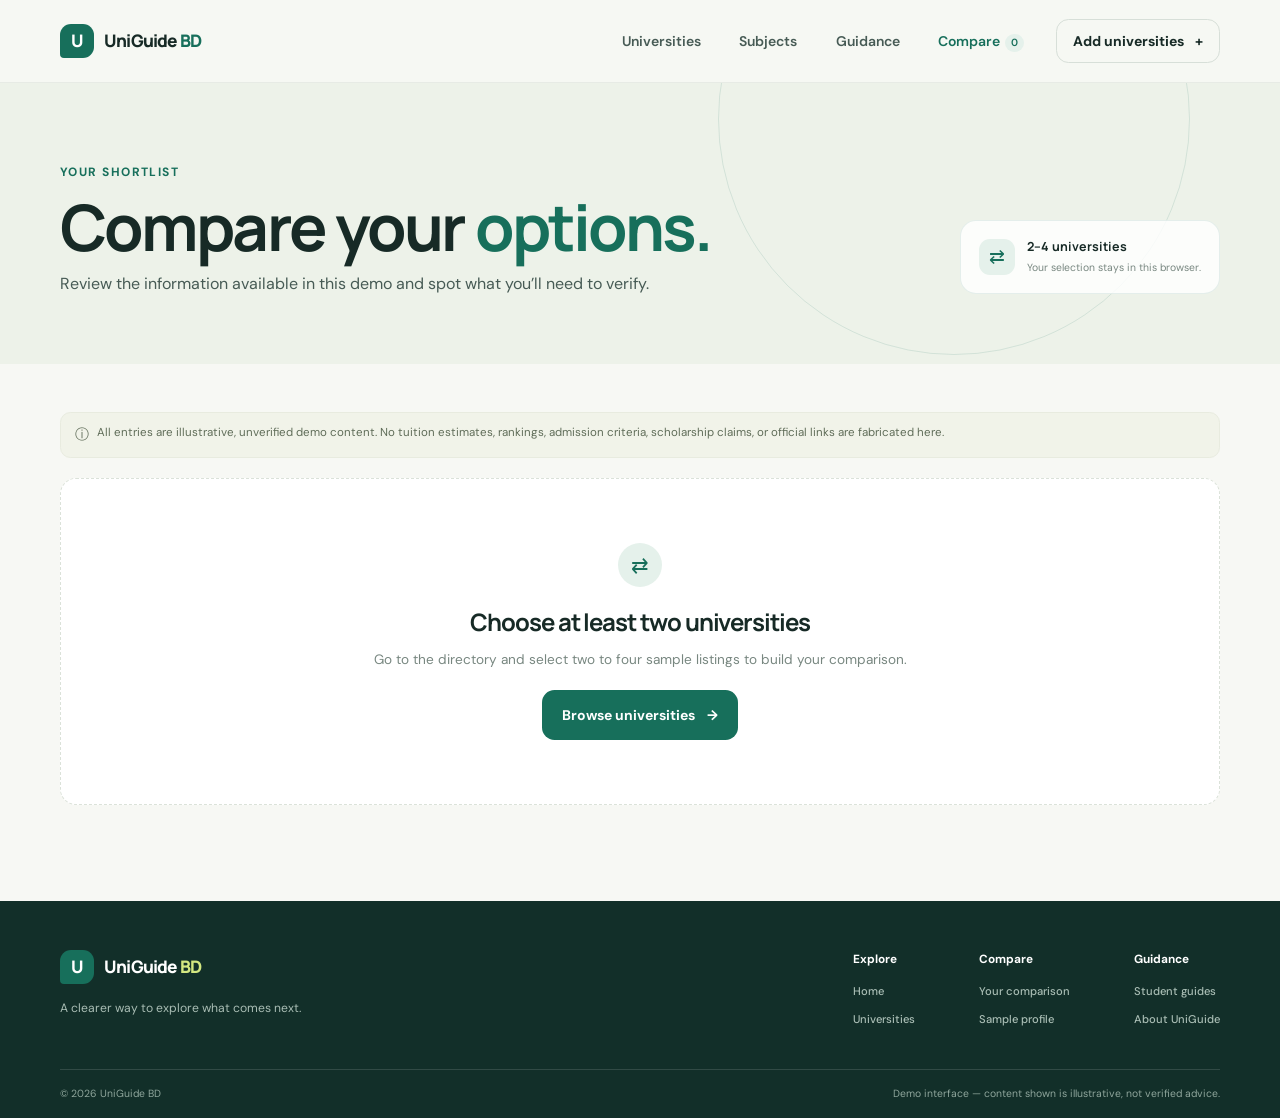
==== public/compare.html @ fe30b43d "Build UniGuide BD public frontend Co-authored-by: Copilot <223556219+Copilot@users.noreply.github.co" ====
<!doctype html>
<html lang="en">
<head>
  <meta charset="utf-8">
  <meta name="viewport" content="width=device-width, initial-scale=1">
  <meta name="description" content="Compare illustrative university listings side by side on UniGuide BD.">
  <meta name="theme-color" content="#f7f8f4">
  <title>Compare Universities | UniGuide BD</title>
  <link rel="preconnect" href="https://fonts.googleapis.com">
  <link rel="preconnect" href="https://fonts.gstatic.com" crossorigin>
  <link href="https://fonts.googleapis.com/css2?family=DM+Sans:wght@400;500;600;700&family=Manrope:wght@400;500;600;700;800&display=swap" rel="stylesheet">
  <link rel="stylesheet" href="assets/css/design-system.css">
  <link rel="stylesheet" href="assets/css/site.css">
  <script src="assets/js/shared.js" defer></script>
  <script src="assets/js/data.js" defer></script>
  <script src="assets/js/compare.js" defer></script>
</head>
<body>
  <a class="skip-link" href="#main">Skip to content</a>
  <header class="site-header">
    <div class="container header-inner">
      <a class="brand" href="index.html" aria-label="UniGuide BD home"><span class="brand-mark" aria-hidden="true">U</span><span>UniGuide<span class="brand-country"> BD</span></span></a>
      <button class="menu-toggle" type="button" aria-expanded="false" aria-controls="primary-nav"><span class="sr-only">Toggle navigation</span><span class="menu-lines" aria-hidden="true"></span></button>
      <nav class="primary-nav" id="primary-nav" aria-label="Main navigation">
        <a href="universities.html">Universities</a><a href="index.html#subjects">Subjects</a><a href="index.html#guidance">Guidance</a><a href="compare.html" aria-current="page">Compare <span class="compare-count" data-compare-count>0</span></a>
      </nav>
      <a class="button button-small button-outline header-action" href="universities.html">Add universities <span aria-hidden="true">+</span></a>
    </div>
  </header>
  <main id="main">
    <section class="page-hero compare-hero">
      <div class="container page-hero-inner"><div><span class="section-kicker">Your shortlist</span><h1>Compare your <span>options.</span></h1><p>Review the information available in this demo and spot what you’ll need to verify.</p></div><div class="page-hero-note"><span aria-hidden="true">⇄</span><span><strong>2–4 universities</strong><small>Your selection stays in this browser.</small></span></div></div>
    </section>
    <section class="section compare-section">
      <div class="container">
        <div class="demo-notice"><span aria-hidden="true">ⓘ</span><span>All entries are illustrative, unverified demo content. No tuition estimates, rankings, admission criteria, scholarship claims, or official links are fabricated here.</span></div>
        <div class="comparison-empty" id="comparison-empty" hidden><span class="empty-icon" aria-hidden="true">⇄</span><h2>Choose at least two universities</h2><p>Go to the directory and select two to four sample listings to build your comparison.</p><a class="button button-primary" href="universities.html">Browse universities <span aria-hidden="true">→</span></a></div>
        <div id="comparison-content" hidden>
          <div class="comparison-heading"><div><span class="section-kicker">Side-by-side view</span><h2 id="comparison-title">Your comparison</h2></div><button class="button button-outline" id="clear-comparison" type="button">Clear all</button></div>
          <p class="comparison-status" id="comparison-status" role="status"></p>
          <div class="comparison-scroll"><table class="comparison-table"><thead id="comparison-head"></thead><tbody id="comparison-body"></tbody></table></div>
          <p class="comparison-footnote">For accurate and current information, use official university and regulator sources. This demo does not make recommendations or eligibility decisions.</p>
        </div>
      </div>
    </section>
  </main>
  <footer class="site-footer"><div class="container footer-main"><div class="footer-brand"><a class="brand brand-light" href="index.html"><span class="brand-mark" aria-hidden="true">U</span><span>UniGuide<span class="brand-country"> BD</span></span></a><p>A clearer way to explore what comes next.</p></div><div class="footer-links"><div><strong>Explore</strong><a href="index.html">Home</a><a href="universities.html">Universities</a></div><div><strong>Compare</strong><a href="compare.html">Your comparison</a><a href="university.html?id=nsu">Sample profile</a></div><div><strong>Guidance</strong><a href="index.html#guidance">Student guides</a><a href="index.html#about">About UniGuide</a></div></div></div><div class="container footer-bottom"><span>© <span id="current-year"></span> UniGuide BD</span><span>Demo interface — content shown is illustrative, not verified advice.</span></div></footer>
</body>
</html>
---- public/assets/css/design-system.css ----
:root {
  color-scheme: light;
  --color-ink: #172a26;
  --color-ink-soft: #475b55;
  --color-muted: #788780;
  --color-paper: #f7f8f4;
  --color-surface: #ffffff;
  --color-line: #e5e9e3;
  --color-primary: #176f5b;
  --color-primary-dark: #105544;
  --color-primary-soft: #e5f1eb;
  --color-accent: #d7ed77;
  --color-peach: #f7e5d7;
  --color-lavender: #e8e5f5;
  --font-body: "DM Sans", "Segoe UI", sans-serif;
  --font-heading: "Manrope", "Segoe UI", sans-serif;
  --text-xs: 0.75rem;
  --text-sm: 0.875rem;
  --text-md: 1rem;
  --text-lg: 1.125rem;
  --space-1: 0.25rem;
  --space-2: 0.5rem;
  --space-3: 0.75rem;
  --space-4: 1rem;
  --space-5: 1.25rem;
  --space-6: 1.5rem;
  --space-8: 2rem;
  --space-10: 2.5rem;
  --space-12: 3rem;
  --space-16: 4rem;
  --space-20: 5rem;
  --radius-sm: 0.65rem;
  --radius-md: 1rem;
  --radius-lg: 1.5rem;
  --radius-xl: 2rem;
  --radius-pill: 999px;
  --shadow-card: 0 16px 45px rgba(27, 55, 45, 0.07);
  --shadow-float: 0 22px 65px rgba(25, 55, 43, 0.14);
  --content-width: 1160px;
  --breakpoint-tablet: 800px;
  --breakpoint-mobile: 560px;
}

* { box-sizing: border-box; }

html {
  scroll-behavior: smooth;
  scroll-padding-top: 6rem;
}

body {
  margin: 0;
  background: var(--color-paper);
  color: var(--color-ink);
  font-family: var(--font-body);
  font-size: var(--text-md);
  line-height: 1.6;
  -webkit-font-smoothing: antialiased;
}

button, input, select { font: inherit; }
button, a, input, select { -webkit-tap-highlight-color: transparent; }
a { color: inherit; text-decoration: none; }
button { color: inherit; }
img, svg { display: block; max-width: 100%; }
h1, h2, h3, p { margin-top: 0; }
h1, h2, h3 { font-family: var(--font-heading); letter-spacing: -0.045em; }

:focus-visible {
  outline: 3px solid #d09135;
  outline-offset: 3px;
}

::selection { background: var(--color-accent); color: var(--color-ink); }

@media (prefers-reduced-motion: reduce) {
  *, *::before, *::after {
    scroll-behavior: auto !important;
    animation-duration: 0.01ms !important;
    animation-iteration-count: 1 !important;
    transition-duration: 0.01ms !important;
  }
}
---- public/assets/css/site.css ----
.container { width: min(var(--content-width), calc(100% - 3rem)); margin: 0 auto; }
.sr-only { position: absolute; width: 1px; height: 1px; padding: 0; margin: -1px; overflow: hidden; clip: rect(0, 0, 0, 0); white-space: nowrap; border: 0; }
.skip-link { position: fixed; z-index: 20; top: 0.75rem; left: 0.75rem; padding: 0.7rem 1rem; background: var(--color-ink); color: white; border-radius: var(--radius-sm); transform: translateY(-160%); }
.skip-link:focus { transform: translateY(0); }

.site-header { position: relative; z-index: 5; border-bottom: 1px solid rgba(30, 63, 50, 0.07); background: rgba(247, 248, 244, 0.94); }
.header-inner { min-height: 82px; display: flex; align-items: center; justify-content: space-between; gap: 2rem; }
.brand { display: inline-flex; align-items: center; gap: 0.62rem; color: var(--color-ink); font-family: var(--font-heading); font-weight: 800; font-size: 1.08rem; letter-spacing: -0.045em; white-space: nowrap; }
.brand-mark { width: 34px; height: 34px; display: grid; place-items: center; background: var(--color-primary); color: white; border-radius: 11px 11px 11px 4px; font-size: 1.08rem; }
.brand-country { color: var(--color-primary); }
.primary-nav { display: flex; align-items: center; gap: clamp(1.3rem, 3vw, 2.65rem); margin-left: auto; }
.primary-nav a, .footer-links a { color: var(--color-ink-soft); font-size: var(--text-sm); font-weight: 600; transition: color 160ms ease; }
.primary-nav a:hover, .footer-links a:hover { color: var(--color-primary); }
.button { min-height: 50px; display: inline-flex; align-items: center; justify-content: center; gap: 0.7rem; border: 1px solid transparent; border-radius: 0.78rem; padding: 0.8rem 1.2rem; font-size: var(--text-sm); font-weight: 700; transition: transform 160ms ease, background 160ms ease, border-color 160ms ease; cursor: pointer; }
.button:hover { transform: translateY(-2px); }
.button-small { min-height: 42px; padding: 0.6rem 1rem; }
.button-primary { background: var(--color-primary); color: white; }
.button-primary:hover { background: var(--color-primary-dark); }
.button-outline { border-color: #d7dfd8; background: transparent; color: var(--color-ink); }
.button-outline:hover { border-color: var(--color-primary); background: white; }
.button-light { background: #f1f5eb; color: var(--color-ink); }
.button-light:hover { background: white; }
.menu-toggle { display: none; }

.hero { position: relative; overflow: hidden; padding: clamp(4.5rem, 9vw, 7.7rem) 0 5.4rem; }
.hero::before { position: absolute; top: -240px; right: 4%; width: 750px; height: 750px; border: 1px solid rgba(23, 111, 91, 0.08); border-radius: 50%; content: ""; }
.hero::after { position: absolute; top: -120px; right: 13%; width: 550px; height: 550px; border: 1px solid rgba(23, 111, 91, 0.07); border-radius: 50%; content: ""; }
.hero-orb { position: absolute; border-radius: 50%; pointer-events: none; }
.hero-orb-one { top: 14%; right: 18%; width: 13px; height: 13px; background: #d6e97a; }
.hero-orb-two { top: 66%; right: 5%; width: 8px; height: 8px; background: #ecc3a5; }
.hero-layout { position: relative; z-index: 1; display: grid; grid-template-columns: 1fr 0.9fr; align-items: center; gap: 5%; }
.hero-copy { max-width: 590px; padding: 0.7rem 0 1.8rem; }
.eyebrow, .section-kicker { color: var(--color-primary); font-size: var(--text-xs); font-weight: 700; letter-spacing: 0.12em; text-transform: uppercase; }
.eyebrow { display: inline-flex; align-items: center; gap: 0.55rem; margin-bottom: 1.45rem; }
.eyebrow-dot { width: 8px; height: 8px; border-radius: 50%; background: #bdcf54; box-shadow: 0 0 0 4px rgba(189, 207, 84, 0.2); }
.hero h1 { max-width: 660px; margin-bottom: 1.15rem; font-size: clamp(3rem, 5.2vw, 5rem); font-weight: 700; line-height: 1.04; letter-spacing: -0.075em; }
.hero h1 span { color: var(--color-primary); }
.hero-description { max-width: 510px; margin-bottom: 1.8rem; color: var(--color-ink-soft); font-size: 1.08rem; line-height: 1.75; }
.hero-actions { display: flex; flex-wrap: wrap; align-items: center; gap: 1.6rem; }
.text-link { display: inline-flex; align-items: center; gap: 0.55rem; color: var(--color-primary); font-size: var(--text-sm); font-weight: 700; }
.text-link span, .button span { transition: transform 160ms ease; }
.text-link:hover span, .button:hover span { transform: translateX(3px); }
.hero-note { display: flex; align-items: center; gap: 0.75rem; margin-top: 2.55rem; color: var(--color-muted); font-size: var(--text-xs); font-weight: 600; }
.avatar-stack { display: flex; padding-left: 4px; }
.avatar-stack i { width: 26px; height: 26px; display: grid; place-items: center; margin-left: -4px; border: 2px solid var(--color-paper); border-radius: 50%; background: var(--color-primary-soft); color: var(--color-primary); font-size: 0.63rem; font-style: normal; font-weight: 700; }
.avatar-stack i:nth-child(2) { background: var(--color-peach); }
.avatar-stack i:nth-child(3) { background: var(--color-accent); }

.hero-visual { position: relative; min-height: 430px; display: grid; place-items: center; }
.visual-card { position: absolute; border: 1px solid rgba(30, 63, 50, 0.08); border-radius: var(--radius-lg); background: white; box-shadow: var(--shadow-float); }
.visual-card-back { z-index: 0; top: 9%; right: 0; width: 76%; padding: 1.4rem 1.4rem 1.3rem; transform: rotate(4deg); background: #eef4ed; box-shadow: 0 18px 55px rgba(25, 55, 43, 0.08); }
.visual-label { color: var(--color-muted); font-size: 0.68rem; font-weight: 700; letter-spacing: 0.1em; text-transform: uppercase; }
.journey-step { display: flex; align-items: center; gap: 0.7rem; margin-top: 1.05rem; color: #64746d; font-size: 0.72rem; font-weight: 600; }
.step-number { color: #96a39d; font-family: var(--font-heading); font-size: 0.62rem; }
.step-check { margin-left: auto; color: var(--color-primary); }
.journey-step-current { color: var(--color-ink); }
.step-arrow { margin-left: auto; color: var(--color-primary); }
.visual-card-front { z-index: 1; top: 23%; left: 2%; width: 76%; overflow: hidden; transform: rotate(-3deg); }
.visual-topline { display: flex; align-items: center; justify-content: space-between; padding: 1.1rem 1.25rem 0; }
.sparkle { color: #829b30; font-size: 1.2rem; }
.campus-art { position: relative; height: 184px; overflow: hidden; margin: 0.8rem 1rem 0; border-radius: 1rem; background: #edf4e9; }
.sun { position: absolute; top: 22px; right: 37px; width: 40px; height: 40px; border-radius: 50%; background: #dce987; }
.cloud { position: absolute; z-index: 1; width: 37px; height: 10px; border-radius: 10px; background: #fff; opacity: 0.84; }
.cloud::before, .cloud::after { position: absolute; bottom: 3px; border-radius: 50%; background: inherit; content: ""; }
.cloud::before { left: 8px; width: 17px; height: 17px; }
.cloud::after { left: 20px; width: 13px; height: 13px; }
.cloud-one { top: 49px; left: 38px; }.cloud-two { top: 77px; right: 93px; transform: scale(.7); }
.building { position: absolute; z-index: 2; bottom: 23px; left: 50%; width: 165px; transform: translateX(-50%); }
.building-roof { width: 0; height: 0; margin: 0 auto; border-right: 92px solid transparent; border-bottom: 26px solid #276d59; border-left: 92px solid transparent; }
.building-main { display: grid; grid-template-columns: repeat(3, 1fr); gap: 9px; padding: 12px 17px 0; height: 77px; background: #d9e8d2; border-bottom: 8px solid #b6d2b0; }
.building-main i { width: 18px; height: 25px; border-radius: 10px 10px 2px 2px; background: #84ad99; }
.tree { position: absolute; z-index: 3; bottom: 30px; width: 27px; height: 54px; border-radius: 18px 18px 5px 5px; background: #62916f; }
.tree::after { position: absolute; bottom: -7px; left: -4px; width: 35px; height: 10px; border-radius: 50%; background: #8db18b; content: ""; }
.tree-one { left: 32px; transform: scale(.83); }.tree-two { right: 30px; transform: scale(1.05); }
.ground { position: absolute; right: -5%; bottom: -12px; left: -5%; height: 45px; border-radius: 50%; background: #cfe2c9; }
.visual-caption { display: flex; align-items: center; gap: 0.75rem; padding: 0.9rem 1.25rem 1.05rem; }
.caption-icon { width: 33px; height: 33px; display: grid; place-items: center; border-radius: 10px; background: #f0f3e5; color: var(--color-primary); font-size: 1.1rem; }
.visual-caption strong, .visual-caption small { display: block; }
.visual-caption strong { font-family: var(--font-heading); font-size: 0.72rem; }
.visual-caption small { margin-top: 0.12rem; color: var(--color-muted); font-size: 0.62rem; }
.floating-note { position: absolute; z-index: 2; right: 1%; bottom: 12%; padding: 0.8rem 1rem; border: 1px solid #edf0e9; border-radius: 0.8rem; background: white; box-shadow: var(--shadow-card); font-size: 0.7rem; font-weight: 700; transform: rotate(2deg); }
.floating-note span { margin-right: 0.25rem; color: #9ab13c; }

.search-section { position: relative; z-index: 2; margin-top: -1.5rem; }
.search-panel { padding: 1.7rem 1.8rem 1.15rem; border: 1px solid rgba(27, 63, 48, 0.08); border-radius: var(--radius-lg); background: white; box-shadow: var(--shadow-card); }
.search-heading { display: flex; align-items: flex-start; justify-content: space-between; gap: 1rem; margin-bottom: 1.2rem; }
.search-heading h2 { margin: 0.25rem 0 0; font-size: 1.35rem; letter-spacing: -0.05em; }
.demo-badge { padding: 0.38rem 0.7rem; border-radius: var(--radius-pill); background: #f1f3eb; color: #69775f; font-size: 0.65rem; font-weight: 700; }
.search-fields { display: grid; grid-template-columns: 1.2fr 1fr auto; align-items: stretch; gap: 0.75rem; }
.search-field { display: flex; align-items: center; gap: 0.8rem; min-width: 0; padding: 0.72rem 0.9rem; border: 1px solid var(--color-line); border-radius: 0.75rem; }
.search-field:focus-within { border-color: var(--color-primary); box-shadow: 0 0 0 3px rgba(23, 111, 91, 0.1); }
.field-icon { color: var(--color-primary); font-size: 1.35rem; line-height: 1; }
.field-content { display: grid; min-width: 0; flex: 1; }
.field-label { color: var(--color-muted); font-size: 0.64rem; font-weight: 700; }
.field-content input, .field-content select { width: 100%; min-width: 0; padding: 0.1rem 0 0; border: 0; outline: 0; background: transparent; color: var(--color-ink); font-size: 0.8rem; font-weight: 600; }
.field-content input::placeholder { color: #a4aea7; font-weight: 500; }
.search-submit { min-width: 145px; }
.search-helper { margin: 0.8rem 0 0; color: var(--color-muted); font-size: 0.7rem; }

.section { padding: 6rem 0; }
.section-heading { display: flex; align-items: end; justify-content: space-between; gap: 2rem; margin-bottom: 1.8rem; }
.section-heading h2, .trust-section h2 { margin: 0.35rem 0 0.45rem; font-size: clamp(2rem, 3.2vw, 2.8rem); line-height: 1.15; }
.section-heading p { margin: 0; color: var(--color-muted); font-size: var(--text-sm); }
.section-heading > .text-link { margin-bottom: 0.35rem; }
.demo-notice { display: flex; align-items: flex-start; gap: 0.55rem; margin: 0 0 1.25rem; padding: 0.7rem 0.85rem; border: 1px solid #e8ebdf; border-radius: var(--radius-sm); background: #f1f3e9; color: #606d59; font-size: 0.72rem; }
.demo-notice > span:first-child { font-size: 0.85rem; }
.university-grid { display: grid; grid-template-columns: repeat(3, minmax(0, 1fr)); gap: 1.1rem; }
.university-card { overflow: hidden; border: 1px solid #e8ece6; border-radius: var(--radius-md); background: white; transition: transform 180ms ease, box-shadow 180ms ease; }
.university-card:hover { transform: translateY(-4px); box-shadow: var(--shadow-card); }
.card-art { position: relative; height: 150px; overflow: hidden; background: #e8f0e7; }
.card-art::before, .card-art::after { position: absolute; border-radius: 50%; content: ""; }
.card-art::before { top: -44px; right: 22px; width: 160px; height: 160px; border: 1px solid rgba(23, 111, 91, 0.15); }
.card-art::after { top: -21px; right: 48px; width: 110px; height: 110px; border: 1px solid rgba(23, 111, 91, 0.12); }
.card-art-artifact { position: absolute; right: 19%; bottom: 0; width: 110px; height: 86px; background: #9dbca5; clip-path: polygon(50% 0, 100% 22%, 100% 100%, 0 100%, 0 22%); }
.card-art-artifact::after { position: absolute; inset: 28px 16px 0; background: repeating-linear-gradient(90deg, #6e9a80 0 10px, #cce0ca 10px 21px); content: ""; }
.card-art-2 { background: #f5eadd; }.card-art-2 .card-art-artifact { background: #d5ab88; }.card-art-2 .card-art-artifact::after { background: repeating-linear-gradient(90deg, #b78567 0 10px, #f1d6bd 10px 21px); }
.card-art-3 { background: #e9e7f2; }.card-art-3 .card-art-artifact { background: #a9a5c5; }.card-art-3 .card-art-artifact::after { background: repeating-linear-gradient(90deg, #817da9 0 10px, #d6d3e8 10px 21px); }
.card-monogram { position: absolute; z-index: 1; top: 16px; left: 17px; width: 39px; height: 39px; display: grid; place-items: center; border: 1px solid rgba(255,255,255,.7); border-radius: 13px; background: rgba(255,255,255,.8); color: var(--color-primary); font-family: var(--font-heading); font-size: 0.95rem; font-weight: 800; }
.card-demo-label { position: absolute; right: 12px; bottom: 11px; z-index: 1; padding: 0.3rem 0.55rem; border-radius: var(--radius-pill); background: rgba(255,255,255,.88); color: #6b756e; font-size: 0.57rem; font-weight: 700; }
.card-body { padding: 1.1rem 1.15rem 1.2rem; }
.card-meta { display: flex; align-items: center; justify-content: space-between; gap: 0.5rem; margin-bottom: 0.55rem; color: var(--color-muted); font-size: 0.68rem; }
.card-location { display: inline-flex; align-items: center; gap: 0.3rem; }
.card-location::before { color: var(--color-primary); content: "⌖"; }
.card-tag { padding: 0.24rem 0.48rem; border-radius: var(--radius-pill); background: var(--color-primary-soft); color: var(--color-primary); font-size: 0.59rem; font-weight: 700; }
.card-body h3 { margin: 0 0 0.5rem; font-size: 1.08rem; letter-spacing: -0.04em; }
.card-body p { min-height: 2.5em; margin: 0; color: var(--color-muted); font-size: 0.77rem; }
.card-footer { display: flex; align-items: center; justify-content: space-between; margin-top: 1rem; padding-top: 0.85rem; border-top: 1px solid #edf0eb; }
.card-footer span { color: #859087; font-size: 0.66rem; }
.card-footer a { display: inline-flex; align-items: center; gap: 0.4rem; color: var(--color-primary); font-size: 0.71rem; font-weight: 700; }
.card-footer a:hover { text-decoration: underline; }
.empty-state { padding: 3rem 1rem; text-align: center; }
.empty-icon { width: 44px; height: 44px; display: grid; place-items: center; margin: 0 auto 1rem; border-radius: 50%; background: var(--color-primary-soft); color: var(--color-primary); font-size: 1.3rem; }
.empty-state h3 { margin-bottom: 0.4rem; font-size: 1.2rem; }
.empty-state p { margin-bottom: 1rem; color: var(--color-muted); font-size: var(--text-sm); }

.subjects-section { padding-top: 0.7rem; }
.subject-grid { display: grid; grid-template-columns: repeat(4, minmax(0, 1fr)); gap: 0.9rem; }
.subject-card { position: relative; min-height: 170px; display: flex; flex-direction: column; align-items: flex-start; justify-content: space-between; padding: 1.2rem; border: 1px solid rgba(31, 65, 50, 0.06); border-radius: var(--radius-md); transition: transform 180ms ease, box-shadow 180ms ease; }
.subject-card:hover { transform: translateY(-4px); box-shadow: var(--shadow-card); }
.subject-mint { background: #e5f0e8; }.subject-peach { background: #f7e9dc; }.subject-lavender { background: #eae8f3; }.subject-yellow { background: #f1f0dc; }
.subject-icon { width: 38px; height: 38px; display: grid; place-items: center; border: 1px solid rgba(23, 42, 38, .1); border-radius: 12px; color: var(--color-primary); font-size: 1.05rem; font-weight: 700; }
.subject-card strong, .subject-card small { display: block; }
.subject-card strong { font-family: var(--font-heading); font-size: 0.88rem; letter-spacing: -0.03em; }
.subject-card small { margin-top: 0.2rem; color: var(--color-muted); font-size: 0.68rem; }
.subject-arrow { position: absolute; align-self: flex-end; color: var(--color-primary); opacity: 0; transform: translateX(-5px); transition: all 160ms ease; }
.subject-card:hover .subject-arrow { opacity: 1; transform: translateX(0); }

.guidance-section { padding: 5.5rem 0; background: #153e35; color: white; }
.guidance-layout { display: grid; grid-template-columns: 0.85fr 1fr; gap: 10%; align-items: center; }
.guidance-copy .section-kicker { color: #d3e781; }
.guidance-copy h2 { max-width: 440px; margin: 0.65rem 0 1rem; font-size: clamp(2rem, 3.4vw, 3.05rem); line-height: 1.15; }
.guidance-copy p { max-width: 430px; margin-bottom: 1.5rem; color: #c4d2cc; font-size: var(--text-sm); line-height: 1.8; }
.guidance-points { border-top: 1px solid rgba(255,255,255,.16); }
.guidance-point { display: grid; grid-template-columns: 38px 1fr 25px; align-items: start; gap: 0.85rem; padding: 1.15rem 0; border-bottom: 1px solid rgba(255,255,255,.16); }
.point-number { padding-top: 0.13rem; color: #d3e781; font-family: var(--font-heading); font-size: 0.68rem; font-weight: 700; }
.guidance-point h3 { margin: 0 0 0.25rem; font-size: 0.91rem; letter-spacing: -0.02em; }
.guidance-point p { margin: 0; color: #b7c9c1; font-size: 0.74rem; }
.point-symbol { color: #d3e781; text-align: right; }

.trust-section { padding: 5.6rem 0; background: #f0f2eb; }
.trust-layout { display: grid; grid-template-columns: 1fr 0.8fr; align-items: center; gap: 10%; }
.trust-section h2 { margin-top: 0.6rem; font-size: clamp(2.1rem, 4vw, 3.35rem); }
.trust-section h2 span { color: var(--color-primary); }
.trust-copy p { color: var(--color-ink-soft); font-size: 0.94rem; line-height: 1.8; }
.trust-tags { display: flex; flex-wrap: wrap; gap: 0.5rem; }
.trust-tags span { padding: 0.42rem 0.7rem; border: 1px solid #dce3d8; border-radius: var(--radius-pill); color: #4b6257; font-size: 0.65rem; font-weight: 700; }
.closing-cta { padding: 4rem 0; }
.closing-inner { display: flex; align-items: center; justify-content: space-between; gap: 2rem; padding: 2.2rem 2.5rem; border: 1px solid #e7eae3; border-radius: var(--radius-lg); background: white; }
.closing-inner h2 { max-width: 600px; margin: 0.35rem 0 0; font-size: clamp(1.6rem, 3vw, 2.35rem); line-height: 1.2; }

.site-footer { padding: 3.1rem 0 1rem; background: #122f29; color: white; }
.footer-main { display: flex; justify-content: space-between; gap: 3rem; padding-bottom: 2.5rem; }
.brand-light { color: white; }.brand-light .brand-country { color: #d3e781; }
.footer-brand p { margin: 0.9rem 0 0; color: #a9bdb4; font-size: 0.76rem; }
.footer-links { display: flex; gap: clamp(2rem, 5vw, 5.5rem); }
.footer-links > div { display: grid; align-content: start; gap: 0.65rem; }
.footer-links strong { margin-bottom: 0.18rem; font-size: 0.74rem; }
.footer-links a { color: #a9bdb4; font-size: 0.7rem; font-weight: 500; }
.footer-bottom { display: flex; justify-content: space-between; gap: 1rem; padding-top: 1rem; border-top: 1px solid rgba(255,255,255,.13); color: #8fa69c; font-size: 0.65rem; }

@media (max-width: 900px) {
  .hero-layout { grid-template-columns: 1.05fr 0.85fr; gap: 1%; }
  .hero-visual { min-height: 380px; }
  .hero h1 { font-size: clamp(2.8rem, 6vw, 4rem); }
  .university-grid { grid-template-columns: repeat(2, minmax(0, 1fr)); }
  .university-card:last-child { display: none; }
  .subject-grid { grid-template-columns: repeat(2, minmax(0, 1fr)); }
  .subject-card { min-height: 150px; }
  .guidance-layout, .trust-layout { gap: 6%; }
}
@media (max-width: 700px) {
  .container { width: min(100% - 2rem, var(--content-width)); }
  .header-inner { min-height: 70px; gap: 0.8rem; }
  .menu-toggle { width: 42px; height: 42px; display: grid; place-items: center; order: 3; border: 1px solid var(--color-line); border-radius: 12px; background: white; }
  .menu-lines, .menu-lines::before, .menu-lines::after { width: 17px; height: 2px; display: block; border-radius: 2px; background: var(--color-ink); }
  .menu-lines { position: relative; }.menu-lines::before, .menu-lines::after { position: absolute; left: 0; content: ""; }.menu-lines::before { top: -5px; }.menu-lines::after { top: 5px; }
  .primary-nav { position: absolute; top: calc(100% - 1px); right: 0; left: 0; display: none; padding: 0.7rem 1rem 1rem; border-bottom: 1px solid var(--color-line); background: var(--color-paper); }
  .primary-nav.is-open { display: grid; gap: 0; }
  .primary-nav a { padding: 0.75rem 0; }
  .header-action { margin-left: auto; }
  .hero { padding: 4rem 0 3.7rem; }
  .hero-layout { grid-template-columns: 1fr; }
  .hero-copy { padding: 0; }
  .hero h1 { max-width: 560px; font-size: clamp(2.8rem, 11vw, 4.1rem); }
  .hero-description { font-size: 0.98rem; }
  .hero-note { margin-top: 1.7rem; }
  .hero-visual { min-height: 350px; max-width: 480px; width: 100%; margin: 0 auto; }
  .visual-card-front { left: 3%; width: 77%; }
  .visual-card-back { right: 2%; }
  .floating-note { right: 0; bottom: 8%; }
  .search-section { margin-top: 0; }
  .search-panel { padding: 1.25rem; }
  .search-fields { grid-template-columns: 1fr; }
  .search-submit { min-height: 48px; }
  .section { padding: 4.5rem 0; }
  .section-heading { align-items: flex-start; flex-direction: column; gap: 0.8rem; margin-bottom: 1.25rem; }
  .section-heading > .text-link { margin: 0; }
  .university-card:last-child { display: block; }
  .guidance-section { padding: 4rem 0; }
  .guidance-layout, .trust-layout { grid-template-columns: 1fr; gap: 2.2rem; }
  .trust-section { padding: 4rem 0; }
  .closing-inner { align-items: flex-start; flex-direction: column; padding: 1.5rem; }
  .footer-main { flex-direction: column; gap: 2rem; }
  .footer-links { justify-content: space-between; gap: 1.3rem; }
}
@media (max-width: 480px) {
  .header-action { min-height: 38px; padding: 0.5rem 0.7rem; font-size: 0.7rem; }
  .brand { gap: 0.45rem; font-size: 0.95rem; }
  .brand-mark { width: 30px; height: 30px; }
  .hero-actions { gap: 1rem; }
  .hero-actions .button { width: 100%; }
  .hero-actions .text-link { margin: 0 auto; }
  .hero-visual { min-height: 310px; }
  .visual-card-back { top: 7%; width: 79%; padding: 1.1rem; }
  .visual-card-front { top: 22%; width: 84%; }
  .campus-art { height: 150px; }
  .building { transform: translateX(-50%) scale(.8); transform-origin: bottom; }
  .floating-note { right: -1%; bottom: 5%; font-size: 0.62rem; }
  .search-heading { align-items: flex-start; flex-direction: column; gap: 0.55rem; }
  .university-grid, .subject-grid { grid-template-columns: 1fr; }
  .card-art { height: 135px; }
  .subject-card { min-height: 135px; }
  .footer-links { display: grid; grid-template-columns: 1fr 1fr; gap: 1.4rem; }
  .footer-links > div:last-child { grid-column: 1 / -1; }
  .footer-bottom { flex-direction: column; }
}

.compare-count { min-width: 1.15rem; display: inline-grid; place-items: center; margin-left: 0.15rem; padding: 0.05rem 0.25rem; border-radius: var(--radius-pill); background: var(--color-primary-soft); color: var(--color-primary); font-size: 0.65rem; }
.primary-nav a[aria-current="page"] { color: var(--color-primary); }
.page-hero { position: relative; overflow: hidden; padding: 4.7rem 0 4.2rem; background: #edf2e9; }
.page-hero::after { position: absolute; top: -200px; right: 7%; width: 470px; height: 470px; border: 1px solid rgba(23, 111, 91, 0.12); border-radius: 50%; content: ""; }
.page-hero-inner { position: relative; z-index: 1; display: flex; align-items: end; justify-content: space-between; gap: 2rem; }
.page-hero h1 { margin: 0.5rem 0 0.65rem; font-size: clamp(2.7rem, 5vw, 4.25rem); line-height: 1.08; }
.page-hero h1 span { color: var(--color-primary); }
.page-hero p { max-width: 590px; margin: 0; color: var(--color-ink-soft); font-size: 1rem; }
.page-hero-note { display: flex; align-items: center; gap: 0.8rem; min-width: 260px; margin-bottom: 0.2rem; padding: 1rem 1.1rem; border: 1px solid rgba(23, 111, 91, 0.1); border-radius: var(--radius-md); background: rgba(255,255,255,.82); }
.page-hero-note > span:first-child { width: 36px; height: 36px; display: grid; place-items: center; border-radius: 11px; background: var(--color-primary-soft); color: var(--color-primary); font-size: 1.2rem; }
.page-hero-note strong, .page-hero-note small { display: block; }
.page-hero-note strong { font-family: var(--font-heading); font-size: 0.78rem; }
.page-hero-note small { margin-top: 0.18rem; color: var(--color-muted); font-size: 0.65rem; }
.directory-section, .compare-section { padding-top: 3rem; }
.directory-filters { display: grid; grid-template-columns: 1.4fr 0.8fr 1fr 0.75fr; gap: 0.7rem; margin: 1.5rem 0 1.2rem; padding: 1rem; border: 1px solid var(--color-line); border-radius: var(--radius-md); background: white; }
.directory-filters label { display: grid; align-content: center; gap: 0.2rem; min-width: 0; padding: 0.35rem 0.7rem; border-right: 1px solid var(--color-line); }
.directory-filters label:last-child { border-right: 0; }
.directory-filters input, .directory-filters select { width: 100%; min-width: 0; padding: 0; border: 0; outline: 0; background: transparent; color: var(--color-ink); font-size: 0.82rem; }
.directory-filters input::placeholder { color: #a4aea7; }
.directory-toolbar { display: flex; align-items: center; justify-content: space-between; gap: 1rem; margin-bottom: 1rem; }
.directory-toolbar p { margin: 0; color: var(--color-muted); font-size: 0.78rem; }
.directory-view { display: flex; gap: 0.25rem; padding: 0.22rem; border: 1px solid var(--color-line); border-radius: 0.65rem; background: white; }
.view-button { border: 0; border-radius: 0.45rem; padding: 0.35rem 0.65rem; background: transparent; color: var(--color-muted); font-size: 0.7rem; font-weight: 700; cursor: pointer; }
.view-button.is-active { background: var(--color-primary-soft); color: var(--color-primary); }
.directory-grid { grid-template-columns: repeat(3, minmax(0, 1fr)); }
.directory-grid.is-list { grid-template-columns: 1fr; }
.directory-grid.is-list .directory-card { display: grid; grid-template-columns: 190px 1fr; }
.directory-grid.is-list .card-art { height: 100%; min-height: 170px; }
.directory-grid.is-list .card-body { display: flex; flex-direction: column; justify-content: center; }
.directory-card .card-body h2 { margin: 0 0 0.5rem; font-size: 1.08rem; letter-spacing: -0.04em; }
.directory-card .card-body p { min-height: 0; }
.directory-card-actions { display: flex; align-items: center; justify-content: space-between; gap: 0.8rem; margin-top: 1.1rem; padding-top: 0.85rem; border-top: 1px solid #edf0eb; }
.directory-card-actions .text-link { font-size: 0.72rem; }
.compare-checkbox { display: inline-flex; align-items: center; gap: 0.4rem; color: var(--color-ink-soft); font-size: 0.7rem; font-weight: 700; cursor: pointer; }
.compare-checkbox input { width: 16px; height: 16px; accent-color: var(--color-primary); }
.compare-bar { position: sticky; z-index: 3; bottom: 1rem; display: flex; align-items: center; justify-content: space-between; gap: 1rem; margin-top: 1.5rem; padding: 0.8rem 1rem; border: 1px solid rgba(23, 111, 91, .15); border-radius: var(--radius-md); background: rgba(255,255,255,.96); box-shadow: var(--shadow-card); }
.compare-bar strong, .compare-bar small { display: block; }
.compare-bar strong { font-family: var(--font-heading); font-size: 0.8rem; }
.compare-bar small { margin-top: 0.1rem; color: var(--color-muted); font-size: 0.66rem; }
.is-disabled { opacity: 0.55; }
.compare-bar .is-disabled { cursor: not-allowed; }
.profile-cover { padding: 1.4rem 0 0; background: #edf2e9; }
.back-link { color: var(--color-primary); font-size: 0.78rem; font-weight: 700; }
.profile-cover-art { position: relative; height: 250px; overflow: hidden; margin-top: 1rem; border-radius: var(--radius-lg) var(--radius-lg) 0 0; background: linear-gradient(135deg, #dcebdd, #e9e9d8); }
.profile-cover-art::before, .profile-cover-art::after { position: absolute; right: 12%; bottom: -155px; width: 450px; height: 450px; border: 1px solid rgba(23, 111, 91, .13); border-radius: 50%; content: ""; }
.profile-cover-art::after { right: 18%; bottom: -110px; width: 340px; height: 340px; }
.profile-building { position: absolute; bottom: 0; left: 50%; width: min(440px, 60%); height: 150px; transform: translateX(-50%); background: linear-gradient(90deg, transparent 0 5%, #7fa68c 5% 95%, transparent 95%); clip-path: polygon(50% 0, 100% 23%, 96% 28%, 96% 100%, 4% 100%, 4% 28%, 0 23%); }
.profile-building::after { position: absolute; inset: 45px 12% 0; background: repeating-linear-gradient(90deg, #5c8c72 0 22px, #d9e8d2 22px 44px); content: ""; }
.profile-monogram { position: absolute; z-index: 2; top: 1.2rem; left: 1.2rem; width: 48px; height: 48px; display: grid; place-items: center; border: 1px solid rgba(255,255,255,.8); border-radius: 14px; background: rgba(255,255,255,.85); color: var(--color-primary); font-family: var(--font-heading); font-size: 1.1rem; font-weight: 800; }
.profile-heading-section { padding: 1.7rem 0 1.8rem; background: white; }
.profile-heading { display: flex; align-items: center; justify-content: space-between; gap: 2rem; }
.profile-tags { display: flex; flex-wrap: wrap; gap: 0.45rem; }
.profile-heading h1 { margin: 0.6rem 0 0.2rem; font-size: clamp(2rem, 4vw, 3rem); line-height: 1.15; }
.profile-location { margin: 0; color: var(--color-muted); font-size: 0.83rem; }
.verification-badge { padding: 0.38rem 0.7rem; border-radius: var(--radius-pill); background: #fff0e6; color: #865631; font-size: 0.65rem; font-weight: 700; }
.profile-content { padding-top: 2.8rem; }
.profile-layout { display: grid; grid-template-columns: minmax(0, 1.65fr) minmax(250px, 0.8fr); align-items: start; gap: 1.2rem; }
.profile-main, .profile-sidebar { display: grid; gap: 1rem; }
.profile-panel { padding: 1.5rem; border: 1px solid var(--color-line); border-radius: var(--radius-md); background: white; }
.profile-panel h2 { margin: 0.35rem 0 0.6rem; font-size: 1.35rem; letter-spacing: -0.045em; }
.profile-panel p { margin: 0; color: var(--color-ink-soft); font-size: 0.82rem; line-height: 1.75; }
.panel-heading { display: flex; align-items: center; justify-content: space-between; gap: 1rem; margin-bottom: 1rem; }
.panel-heading h2 { margin-bottom: 0; }
.topic-list { display: flex; flex-wrap: wrap; gap: 0.55rem; margin: 1rem 0 0; padding: 0; list-style: none; }
.topic-list li { padding: 0.5rem 0.75rem; border: 1px solid var(--color-line); border-radius: var(--radius-pill); color: var(--color-ink-soft); font-size: 0.72rem; }
.detail-grid { display: grid; grid-template-columns: repeat(2, minmax(0, 1fr)); gap: 0.65rem; }
.detail-grid > div { display: grid; gap: 0.3rem; padding: 0.8rem; border-radius: 0.7rem; background: #f5f7f2; }
.detail-grid span { color: var(--color-muted); font-size: 0.65rem; }
.detail-grid strong { font-size: 0.73rem; }
.contact-panel .button-muted { margin-top: 1rem; }
.button-muted { min-height: 40px; padding: 0.55rem 0.8rem; background: #f1f3ed; color: #748077; font-size: 0.7rem; }
.map-placeholder { min-height: 145px; display: flex; flex-direction: column; align-items: center; justify-content: center; gap: 0.3rem; margin-top: 1rem; border: 1px dashed #d5ddd4; border-radius: 0.8rem; background: #f4f6f1; color: var(--color-muted); text-align: center; }
.map-placeholder > span { color: var(--color-primary); font-size: 1.4rem; }
.map-placeholder strong { color: var(--color-ink-soft); font-size: 0.75rem; }
.map-placeholder small { font-size: 0.63rem; }
.comparison-heading { display: flex; align-items: end; justify-content: space-between; gap: 1rem; margin: 1.8rem 0 1rem; }
.comparison-heading h2 { margin: 0.3rem 0 0; font-size: 1.8rem; }
.comparison-status, .comparison-footnote { color: var(--color-muted); font-size: 0.75rem; }
.comparison-scroll { overflow-x: auto; border: 1px solid var(--color-line); border-radius: var(--radius-md); background: white; }
.comparison-table { width: 100%; min-width: 720px; border-collapse: collapse; text-align: left; }
.comparison-table th, .comparison-table td { min-width: 190px; padding: 0.95rem 1rem; border-bottom: 1px solid var(--color-line); vertical-align: top; font-size: 0.78rem; }
.comparison-table thead th { background: #f3f6f0; }
.comparison-table thead th:first-child { min-width: 165px; }
.comparison-table tbody th { color: var(--color-ink-soft); font-weight: 700; }
.comparison-table td { color: var(--color-muted); }
.comparison-table tbody tr:last-child th, .comparison-table tbody tr:last-child td { border-bottom: 0; }
.comparison-table thead th strong, .comparison-table thead th a { display: block; }
.comparison-table thead th strong { margin-bottom: 0.4rem; color: var(--color-ink); font-family: var(--font-heading); font-size: 0.88rem; }
.comparison-table thead th a { margin-bottom: 0.55rem; color: var(--color-primary); font-size: 0.67rem; }
.remove-compare { padding: 0; border: 0; background: transparent; color: #9a5c43; font-size: 0.67rem; font-weight: 700; cursor: pointer; }
.comparison-footnote { margin-top: 1rem; }
.comparison-empty { padding: 4rem 1rem; border: 1px dashed #dbe2d9; border-radius: var(--radius-md); background: white; text-align: center; }
.comparison-empty h2 { margin-bottom: 0.45rem; font-size: 1.5rem; }
.comparison-empty p { margin-bottom: 1.2rem; color: var(--color-muted); font-size: 0.85rem; }

@media (max-width: 900px) {
  .directory-grid { grid-template-columns: repeat(2, minmax(0, 1fr)); }
  .directory-filters { grid-template-columns: repeat(2, minmax(0, 1fr)); }
  .directory-filters label:nth-child(2) { border-right: 0; }
  .directory-filters label:nth-child(3), .directory-filters label:nth-child(4) { border-top: 1px solid var(--color-line); padding-top: 0.8rem; }
}
@media (max-width: 700px) {
  .page-hero { padding: 3.5rem 0; }
  .page-hero-inner { align-items: flex-start; flex-direction: column; gap: 1.5rem; }
  .page-hero-note { min-width: 0; width: 100%; }
  .directory-grid { grid-template-columns: 1fr; }
  .directory-grid.is-list .directory-card { grid-template-columns: 125px 1fr; }
  .directory-grid.is-list .card-art { min-height: 100%; }
  .profile-heading { align-items: flex-start; flex-direction: column; }
  .profile-layout { grid-template-columns: 1fr; }
  .profile-cover-art { height: 190px; }
  .comparison-heading { align-items: flex-start; flex-direction: column; }
}
@media (max-width: 480px) {
  .directory-filters { grid-template-columns: 1fr; }
  .directory-filters label { min-height: 52px; border-right: 0; border-bottom: 1px solid var(--color-line); }
  .directory-filters label:nth-child(3), .directory-filters label:nth-child(4) { border-top: 0; }
  .directory-filters label:last-child { border-bottom: 0; }
  .directory-toolbar { align-items: flex-start; flex-direction: column; }
  .compare-bar { align-items: flex-start; flex-direction: column; }
  .compare-bar .button { width: 100%; }
  .directory-grid.is-list .directory-card { grid-template-columns: 1fr; }
  .directory-grid.is-list .card-art { height: 130px; }
  .profile-panel { padding: 1.15rem; }
  .profile-cover-art { height: 160px; }
  .detail-grid { grid-template-columns: 1fr; }
  .panel-heading { align-items: flex-start; flex-direction: column; }
}
.directory-grid .university-card:last-child { display: block; }
.directory-grid.is-list .university-card:last-child { display: grid; }
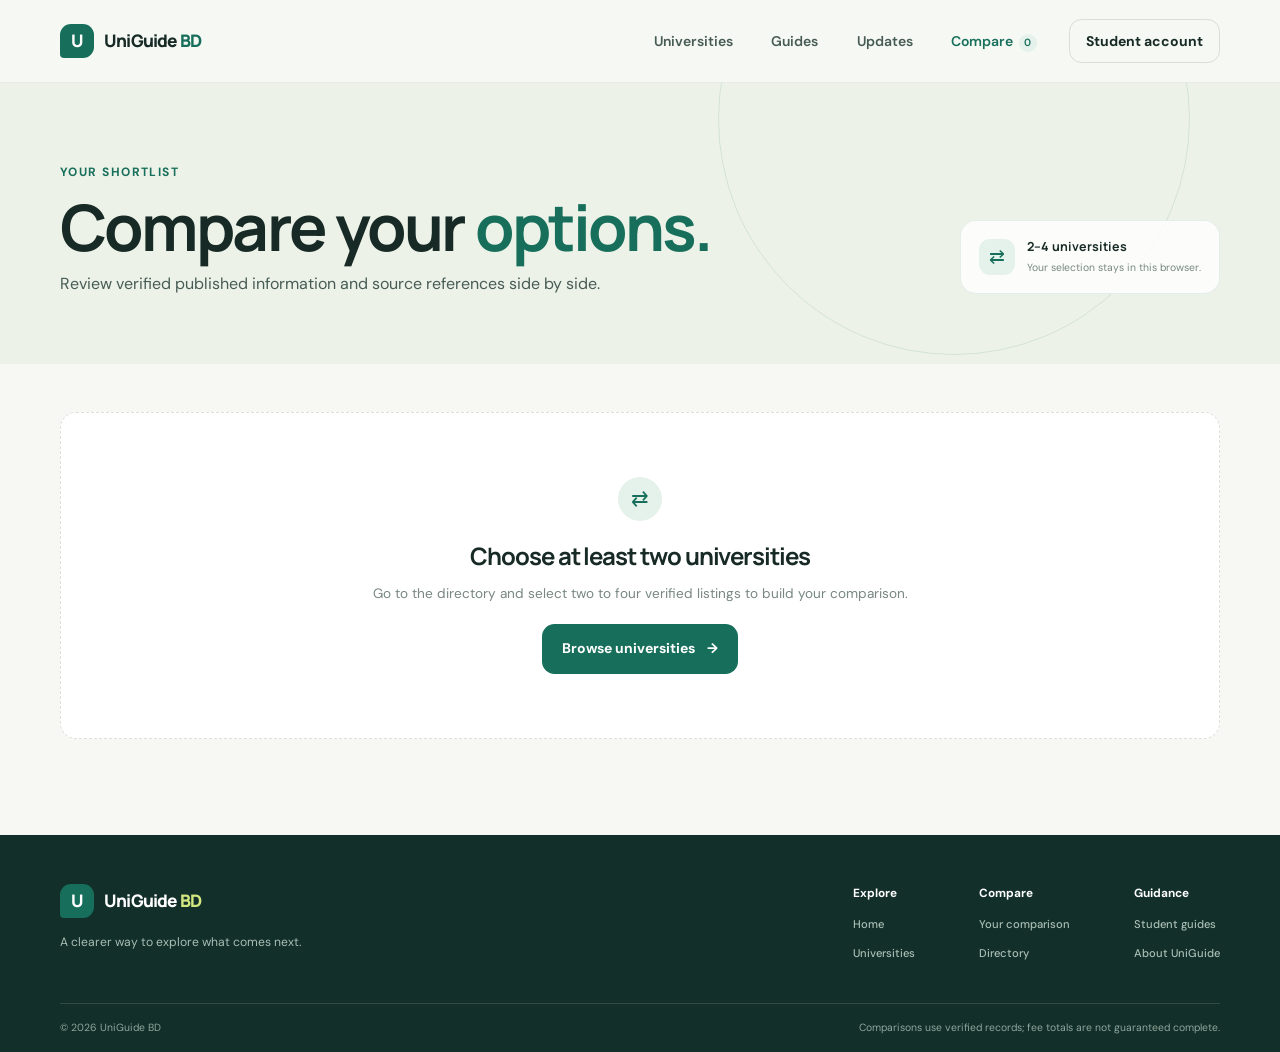
==== commit 9be6cd1e: "Build API-backed catalog and student workflows Co-authored-by: Copilot <223556219+Copilot@users.nore" ====
--- a/public/compare.html
+++ b/public/compare.html
@@ -3,7 +3,7 @@
 <head>
   <meta charset="utf-8">
   <meta name="viewport" content="width=device-width, initial-scale=1">
-  <meta name="description" content="Compare illustrative university listings side by side on UniGuide BD.">
+  <meta name="description" content="Compare verified university programs, fees, admissions, and sources on UniGuide BD.">
   <meta name="theme-color" content="#f7f8f4">
   <title>Compare Universities | UniGuide BD</title>
   <link rel="preconnect" href="https://fonts.googleapis.com">
@@ -12,7 +12,7 @@
   <link rel="stylesheet" href="assets/css/design-system.css">
   <link rel="stylesheet" href="assets/css/site.css">
   <script src="assets/js/shared.js" defer></script>
-  <script src="assets/js/data.js" defer></script>
+  <script src="assets/js/api.js" defer></script>
   <script src="assets/js/compare.js" defer></script>
 </head>
 <body>
@@ -22,28 +22,27 @@
       <a class="brand" href="index.html" aria-label="UniGuide BD home"><span class="brand-mark" aria-hidden="true">U</span><span>UniGuide<span class="brand-country"> BD</span></span></a>
       <button class="menu-toggle" type="button" aria-expanded="false" aria-controls="primary-nav"><span class="sr-only">Toggle navigation</span><span class="menu-lines" aria-hidden="true"></span></button>
       <nav class="primary-nav" id="primary-nav" aria-label="Main navigation">
-        <a href="universities.html">Universities</a><a href="index.html#subjects">Subjects</a><a href="index.html#guidance">Guidance</a><a href="compare.html" aria-current="page">Compare <span class="compare-count" data-compare-count>0</span></a>
+        <a href="universities.html">Universities</a><a href="guides.html">Guides</a><a href="news.html">Updates</a><a href="compare.html" aria-current="page">Compare <span class="compare-count" data-compare-count>0</span></a>
       </nav>
-      <a class="button button-small button-outline header-action" href="universities.html">Add universities <span aria-hidden="true">+</span></a>
+      <a class="button button-small button-outline header-action" href="login.html">Student account</a>
     </div>
   </header>
   <main id="main">
     <section class="page-hero compare-hero">
-      <div class="container page-hero-inner"><div><span class="section-kicker">Your shortlist</span><h1>Compare your <span>options.</span></h1><p>Review the information available in this demo and spot what you’ll need to verify.</p></div><div class="page-hero-note"><span aria-hidden="true">⇄</span><span><strong>2–4 universities</strong><small>Your selection stays in this browser.</small></span></div></div>
+      <div class="container page-hero-inner"><div><span class="section-kicker">Your shortlist</span><h1>Compare your <span>options.</span></h1><p>Review verified published information and source references side by side.</p></div><div class="page-hero-note"><span aria-hidden="true">⇄</span><span><strong>2–4 universities</strong><small>Your selection stays in this browser.</small></span></div></div>
     </section>
     <section class="section compare-section">
       <div class="container">
-        <div class="demo-notice"><span aria-hidden="true">ⓘ</span><span>All entries are illustrative, unverified demo content. No tuition estimates, rankings, admission criteria, scholarship claims, or official links are fabricated here.</span></div>
-        <div class="comparison-empty" id="comparison-empty" hidden><span class="empty-icon" aria-hidden="true">⇄</span><h2>Choose at least two universities</h2><p>Go to the directory and select two to four sample listings to build your comparison.</p><a class="button button-primary" href="universities.html">Browse universities <span aria-hidden="true">→</span></a></div>
+        <div class="comparison-empty" id="comparison-empty" hidden><span class="empty-icon" aria-hidden="true">⇄</span><h2>Choose at least two universities</h2><p>Go to the directory and select two to four verified listings to build your comparison.</p><a class="button button-primary" href="universities.html">Browse universities <span aria-hidden="true">→</span></a></div>
         <div id="comparison-content" hidden>
           <div class="comparison-heading"><div><span class="section-kicker">Side-by-side view</span><h2 id="comparison-title">Your comparison</h2></div><button class="button button-outline" id="clear-comparison" type="button">Clear all</button></div>
           <p class="comparison-status" id="comparison-status" role="status"></p>
           <div class="comparison-scroll"><table class="comparison-table"><thead id="comparison-head"></thead><tbody id="comparison-body"></tbody></table></div>
-          <p class="comparison-footnote">For accurate and current information, use official university and regulator sources. This demo does not make recommendations or eligibility decisions.</p>
+          <p class="comparison-footnote">Fee entries may not cover the full cost of a program. Confirm current details with official university sources.</p>
         </div>
       </div>
     </section>
   </main>
-  <footer class="site-footer"><div class="container footer-main"><div class="footer-brand"><a class="brand brand-light" href="index.html"><span class="brand-mark" aria-hidden="true">U</span><span>UniGuide<span class="brand-country"> BD</span></span></a><p>A clearer way to explore what comes next.</p></div><div class="footer-links"><div><strong>Explore</strong><a href="index.html">Home</a><a href="universities.html">Universities</a></div><div><strong>Compare</strong><a href="compare.html">Your comparison</a><a href="university.html?id=nsu">Sample profile</a></div><div><strong>Guidance</strong><a href="index.html#guidance">Student guides</a><a href="index.html#about">About UniGuide</a></div></div></div><div class="container footer-bottom"><span>© <span id="current-year"></span> UniGuide BD</span><span>Demo interface — content shown is illustrative, not verified advice.</span></div></footer>
+  <footer class="site-footer"><div class="container footer-main"><div class="footer-brand"><a class="brand brand-light" href="index.html"><span class="brand-mark" aria-hidden="true">U</span><span>UniGuide<span class="brand-country"> BD</span></span></a><p>A clearer way to explore what comes next.</p></div><div class="footer-links"><div><strong>Explore</strong><a href="index.html">Home</a><a href="universities.html">Universities</a></div><div><strong>Compare</strong><a href="compare.html">Your comparison</a><a href="universities.html">Directory</a></div><div><strong>Guidance</strong><a href="guides.html">Student guides</a><a href="index.html#about">About UniGuide</a></div></div></div><div class="container footer-bottom"><span>© <span id="current-year"></span> UniGuide BD</span><span>Comparisons use verified records; fee totals are not guaranteed complete.</span></div></footer>
 </body>
 </html>
--- a/public/assets/css/site.css
+++ b/public/assets/css/site.css
@@ -1,3 +1,4 @@
+[hidden] { display: none !important; }
 .container { width: min(var(--content-width), calc(100% - 3rem)); margin: 0 auto; }
 .sr-only { position: absolute; width: 1px; height: 1px; padding: 0; margin: -1px; overflow: hidden; clip: rect(0, 0, 0, 0); white-space: nowrap; border: 0; }
 .skip-link { position: fixed; z-index: 20; top: 0.75rem; left: 0.75rem; padding: 0.7rem 1rem; background: var(--color-ink); color: white; border-radius: var(--radius-sm); transform: translateY(-160%); }
@@ -132,7 +133,32 @@
 .empty-icon { width: 44px; height: 44px; display: grid; place-items: center; margin: 0 auto 1rem; border-radius: 50%; background: var(--color-primary-soft); color: var(--color-primary); font-size: 1.3rem; }
 .empty-state h3 { margin-bottom: 0.4rem; font-size: 1.2rem; }
 .empty-state p { margin-bottom: 1rem; color: var(--color-muted); font-size: var(--text-sm); }
-
+.auth-layout { display: grid; place-items: start center; }
+.auth-panel { width: min(100%, 560px); padding: clamp(1.3rem, 4vw, 2.2rem); }
+.auth-panel h1 { margin: 0.55rem 0; font-size: clamp(2rem, 4vw, 2.7rem); }
+.auth-tabs { display: flex; gap: 0.6rem; margin: 1.4rem 0; }
+.auth-tabs .is-active { border-color: var(--color-primary); color: var(--color-primary); }
+#login-form, #register-form { display: grid; gap: 1rem; }
+#login-form label, #register-form label, .student-profile-form label { display: grid; gap: 0.4rem; color: var(--color-ink-soft); font-size: var(--text-sm); font-weight: 600; }
+#login-form input, #register-form input, .student-profile-form input, .student-profile-form select, .student-profile-form textarea, .admin-form input, .admin-form select, .admin-form textarea { width: 100%; min-height: 44px; padding: 0.65rem 0.75rem; border: 1px solid var(--color-line); border-radius: 0.65rem; background: white; color: var(--color-ink); }
+#auth-status, #profile-status, #account-status { min-height: 1.5em; color: var(--color-primary); }
+.student-layout { display: grid; grid-template-columns: minmax(0, 1.35fr) minmax(270px, 0.8fr); gap: 1.2rem; }
+.student-layout > .profile-panel { padding: clamp(1.1rem, 3vw, 1.8rem); }
+.student-sidebar { display: grid; align-content: start; gap: 1.2rem; }
+.student-profile-form { display: grid; grid-template-columns: repeat(2, minmax(0, 1fr)); gap: 0.85rem; }
+.student-profile-form button { grid-column: 1 / -1; justify-self: start; }
+.completion-track { display: grid; gap: 0.4rem; margin: 0 0 1.2rem; color: var(--color-muted); font-size: var(--text-xs); }
+.completion-track progress { width: 100%; accent-color: var(--color-primary); }
+.student-wide { grid-column: 1 / -1; }
+.student-list { display: grid; gap: 0.75rem; padding: 0; list-style: none; }
+.student-list > li, .student-list > article { display: flex; align-items: flex-start; justify-content: space-between; gap: 0.8rem; padding: 0.75rem 0; border-bottom: 1px solid var(--color-line); }
+.student-list > article { display: grid; }
+.student-list h3 { margin: 0; font-size: var(--text-md); }
+.text-button { padding: 0; border: 0; background: none; color: var(--color-primary); font-size: var(--text-xs); font-weight: 700; cursor: pointer; }
+.account-actions { border-color: #e4d8d1; }
+.directory-pagination { display: flex; align-items: center; justify-content: center; gap: 1rem; margin-top: 2rem; }
+.directory-pagination [data-page-label] { min-width: 7rem; color: var(--color-ink-soft); text-align: center; font-size: var(--text-sm); }
+.directory-pagination button:disabled { opacity: 0.5; cursor: not-allowed; transform: none; }
 .subjects-section { padding-top: 0.7rem; }
 .subject-grid { display: grid; grid-template-columns: repeat(4, minmax(0, 1fr)); gap: 0.9rem; }
 .subject-card { position: relative; min-height: 170px; display: flex; flex-direction: column; align-items: flex-start; justify-content: space-between; padding: 1.2rem; border: 1px solid rgba(31, 65, 50, 0.06); border-radius: var(--radius-md); transition: transform 180ms ease, box-shadow 180ms ease; }
@@ -281,6 +307,7 @@
 .compare-checkbox { display: inline-flex; align-items: center; gap: 0.4rem; color: var(--color-ink-soft); font-size: 0.7rem; font-weight: 700; cursor: pointer; }
 .compare-checkbox input { width: 16px; height: 16px; accent-color: var(--color-primary); }
 .compare-bar { position: sticky; z-index: 3; bottom: 1rem; display: flex; align-items: center; justify-content: space-between; gap: 1rem; margin-top: 1.5rem; padding: 0.8rem 1rem; border: 1px solid rgba(23, 111, 91, .15); border-radius: var(--radius-md); background: rgba(255,255,255,.96); box-shadow: var(--shadow-card); }
+.compare-actions { display: flex; flex-wrap: wrap; gap: 0.6rem; }
 .compare-bar strong, .compare-bar small { display: block; }
 .compare-bar strong { font-family: var(--font-heading); font-size: 0.8rem; }
 .compare-bar small { margin-top: 0.1rem; color: var(--color-muted); font-size: 0.66rem; }
@@ -365,7 +392,7 @@
   .directory-filters label:last-child { border-bottom: 0; }
   .directory-toolbar { align-items: flex-start; flex-direction: column; }
   .compare-bar { align-items: flex-start; flex-direction: column; }
-  .compare-bar .button { width: 100%; }
+  .compare-actions, .compare-actions .button { width: 100%; }
   .directory-grid.is-list .directory-card { grid-template-columns: 1fr; }
   .directory-grid.is-list .card-art { height: 130px; }
   .profile-panel { padding: 1.15rem; }
@@ -375,3 +402,59 @@
 }
 .directory-grid .university-card:last-child { display: block; }
 .directory-grid.is-list .university-card:last-child { display: grid; }
+
+.admin-layout { display: grid; grid-template-columns: minmax(210px, 0.28fr) minmax(0, 1fr); align-items: start; gap: 1.2rem; }
+.admin-sidebar, .admin-main { padding: clamp(1.1rem, 3vw, 1.8rem); }
+.admin-sidebar label, .admin-toolbar label, .catalog-filters label { display: grid; gap: 0.4rem; color: var(--color-ink-soft); font-size: var(--text-sm); font-weight: 600; }
+.admin-sidebar select { width: 100%; margin-top: 0.75rem; padding: 0.7rem; border: 1px solid var(--color-line); border-radius: 0.65rem; background: white; }
+.admin-hint { margin: 0.8rem 0 0; color: var(--color-muted); font-size: var(--text-xs); line-height: 1.6; }
+.admin-heading { display: flex; align-items: center; justify-content: space-between; gap: 1rem; }
+.admin-heading h2 { margin: 0.3rem 0; }
+.admin-toolbar { display: flex; flex-wrap: wrap; align-items: end; gap: 0.7rem; margin: 1.2rem 0; }
+.admin-toolbar label { min-width: 130px; flex: 1; }
+.admin-toolbar input, .admin-toolbar select, .catalog-filters input, .catalog-filters select { min-height: 44px; padding: 0.6rem 0.7rem; border: 1px solid var(--color-line); border-radius: 0.65rem; background: white; color: var(--color-ink); }
+.admin-table-scroll { overflow-x: auto; border: 1px solid var(--color-line); border-radius: var(--radius-md); background: white; }
+.admin-table { width: 100%; border-collapse: collapse; text-align: left; }
+.admin-table th, .admin-table td { min-width: 110px; padding: 0.8rem; border-bottom: 1px solid var(--color-line); font-size: var(--text-xs); vertical-align: top; }
+.admin-table th { background: #f3f6f0; text-transform: capitalize; }
+.admin-table tr:last-child td { border-bottom: 0; }
+.admin-table td:last-child { min-width: 125px; white-space: nowrap; }
+.admin-table td:last-child .text-button { margin-right: 0.35rem; }
+.admin-form { display: grid; gap: 1rem; width: min(100%, 620px); max-height: 85vh; overflow-y: auto; padding: clamp(1.1rem, 3vw, 1.8rem); }
+#record-dialog, #details-dialog, #delete-account-dialog { width: min(92vw, 680px); max-height: 90vh; padding: 0; border: 1px solid var(--color-line); border-radius: var(--radius-md); background: var(--color-paper); color: var(--color-ink); box-shadow: var(--shadow-float); }
+#details-dialog { width: min(92vw, 600px); }
+#details-dialog > .profile-panel { max-height: 85vh; overflow-y: auto; padding: clamp(1.1rem, 3vw, 1.8rem); }
+#details-dialog dt { margin-top: 0.8rem; color: var(--color-muted); font-size: var(--text-xs); text-transform: capitalize; }
+#details-dialog dd { margin: 0.15rem 0 0; white-space: pre-wrap; overflow-wrap: anywhere; }
+.admin-form #record-fields { display: grid; grid-template-columns: repeat(2, minmax(0, 1fr)); gap: 0.75rem; }
+.admin-form #record-fields label { display: grid; gap: 0.35rem; color: var(--color-ink-soft); font-size: var(--text-xs); font-weight: 600; }
+.admin-form #record-fields label:has(textarea) { grid-column: 1 / -1; }
+.admin-form input:focus, .admin-form select:focus, .admin-form textarea:focus, .admin-toolbar input:focus, .admin-toolbar select:focus, .catalog-filters input:focus, .catalog-filters select:focus { outline: 3px solid rgba(23, 111, 91, 0.18); border-color: var(--color-primary); }
+.admin-form-actions { display: flex; justify-content: flex-end; gap: 0.7rem; }
+.admin-checkbox-label { display: flex !important; align-items: center; gap: 0.6rem !important; }
+.admin-checkbox-label input { width: 18px !important; min-height: auto !important; }
+dialog::backdrop { background: rgba(15, 33, 27, 0.5); }
+.catalog-filters { display: grid; grid-template-columns: 1.4fr 1fr auto; align-items: end; gap: 0.8rem; margin-bottom: 1.4rem; padding: 1.2rem; border: 1px solid var(--color-line); border-radius: var(--radius-md); background: white; }
+.catalog-status { min-height: 1.5em; color: var(--color-muted); font-size: var(--text-sm); }
+.catalog-card-grid { display: grid; grid-template-columns: repeat(3, minmax(0, 1fr)); gap: 1rem; }
+.catalog-card { display: flex; flex-direction: column; align-items: flex-start; gap: 0.65rem; padding: 1.3rem; border: 1px solid var(--color-line); border-radius: var(--radius-md); background: white; }
+.catalog-card h2 { margin: 0; font-size: 1.2rem; }
+.catalog-card p { margin: 0; color: var(--color-muted); font-size: var(--text-sm); line-height: 1.7; }
+.catalog-card .text-link { margin-top: auto; }
+.catalog-meta { color: var(--color-muted); font-size: var(--text-xs); }
+.catalog-article { max-width: 820px; margin: 2rem auto; padding: clamp(1.3rem, 4vw, 2.5rem); }
+.catalog-article h1 { margin: 0.6rem 0 1rem; font-size: clamp(2rem, 5vw, 3.2rem); line-height: 1.1; }
+.catalog-article-summary { color: var(--color-ink-soft); font-size: 1.1rem; line-height: 1.7; }
+.catalog-article-body { margin: 2rem 0; color: var(--color-ink-soft); line-height: 1.85; white-space: pre-line; }
+
+@media (max-width: 900px) {
+  .admin-layout { grid-template-columns: 1fr; }
+  .catalog-card-grid { grid-template-columns: repeat(2, minmax(0, 1fr)); }
+}
+@media (max-width: 600px) {
+  .catalog-filters { grid-template-columns: 1fr; }
+  .catalog-card-grid { grid-template-columns: 1fr; }
+  .admin-form #record-fields { grid-template-columns: 1fr; }
+  .admin-form #record-fields label:has(textarea) { grid-column: auto; }
+  .admin-toolbar label { min-width: 100%; }
+}
